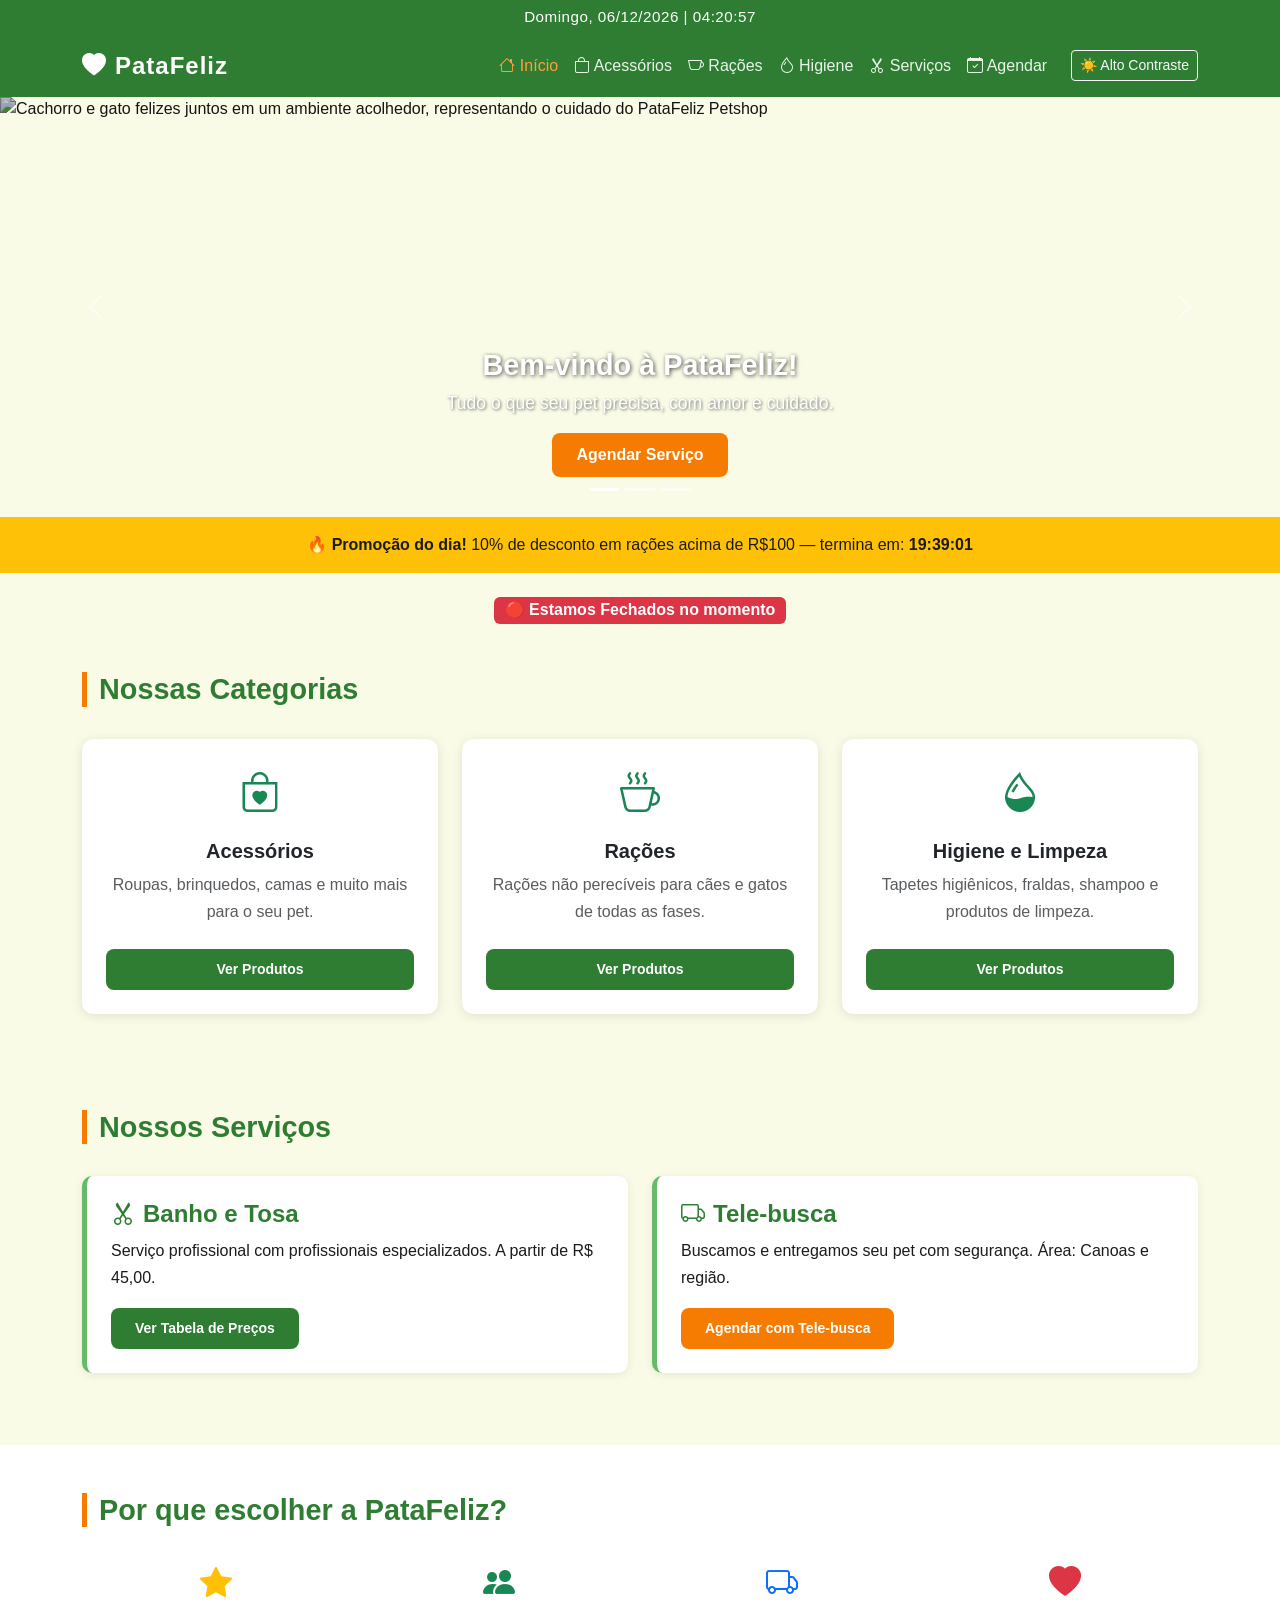
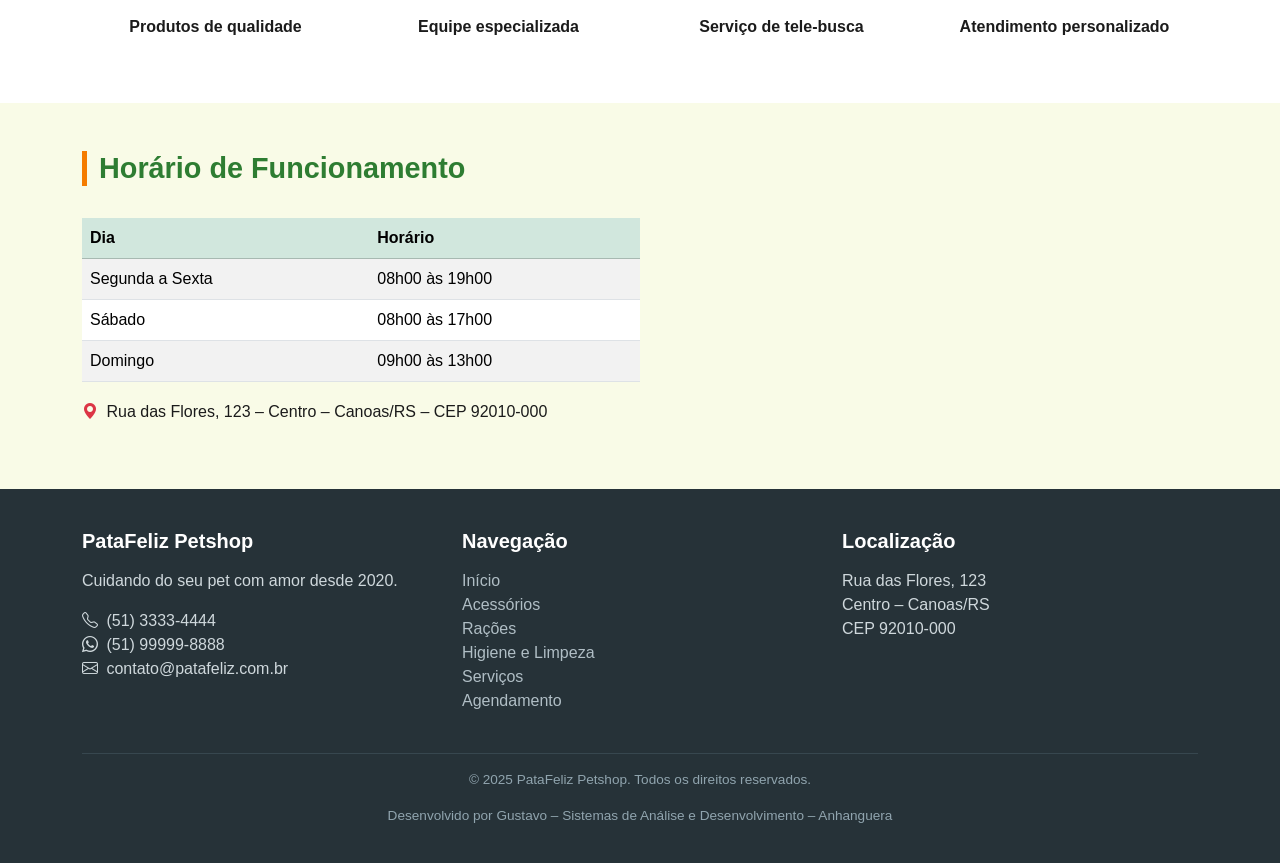
==== index.html @ 33a2a7a7 "Add files via upload" ====
<!DOCTYPE html>
<html lang="pt-BR">
<head>
  <meta charset="UTF-8">
  <meta name="viewport" content="width=device-width, initial-scale=1.0">
  <title>PataFeliz Petshop</title>

  <!-- Bootstrap 5 CSS -->
  <link href="https://cdn.jsdelivr.net/npm/bootstrap@5.3.3/dist/css/bootstrap.min.css" rel="stylesheet">
  <!-- Bootstrap Icons -->
  <link href="https://cdn.jsdelivr.net/npm/bootstrap-icons@1.11.3/font/bootstrap-icons.css" rel="stylesheet">
  <!-- CSS customizado da PataFeliz -->
  <link rel="stylesheet" href="style.css">
</head>
<body>

  <!-- LINK DE ACESSIBILIDADE: Pular para o conteúdo principal -->
  <!-- Acessibilidade: permite que leitores de tela e teclado pulem direto ao conteúdo -->
  <a href="#conteudo-principal" class="skip-link">Pular para o conteúdo principal</a>

  <!-- BANNER DE DATA/HORA (atualizado por JavaScript) -->
  <div id="relogio-banner" aria-live="polite" aria-label="Data e hora atuais">
    Carregando...
  </div>

  <!-- NAVBAR COM BOOTSTRAP -->
  <nav class="navbar navbar-expand-lg navbar-patafeliz" aria-label="Menu principal de navegação">
    <div class="container">
      <!-- Logo e nome -->
      <a class="navbar-brand" href="index.html">
        <i class="bi bi-heart-fill me-2" aria-hidden="true"></i>PataFeliz
      </a>

      <!-- Botão hamburguer para mobile -->
      <button class="navbar-toggler" type="button"
              data-bs-toggle="collapse" data-bs-target="#menuPrincipal"
              aria-controls="menuPrincipal" aria-expanded="false"
              aria-label="Abrir menu de navegação">
        <span class="navbar-toggler-icon"></span>
      </button>

      <!-- Links do menu -->
      <div class="collapse navbar-collapse" id="menuPrincipal">
        <ul class="navbar-nav ms-auto">
          <li class="nav-item">
            <a class="nav-link active" aria-current="page" href="index.html">
              <i class="bi bi-house" aria-hidden="true"></i> Início
            </a>
          </li>
          <li class="nav-item">
            <a class="nav-link" href="acessorios.html">
              <i class="bi bi-bag" aria-hidden="true"></i> Acessórios
            </a>
          </li>
          <li class="nav-item">
            <a class="nav-link" href="racoes.html">
              <i class="bi bi-cup" aria-hidden="true"></i> Rações
            </a>
          </li>
          <li class="nav-item">
            <a class="nav-link" href="higiene.html">
              <i class="bi bi-droplet" aria-hidden="true"></i> Higiene
            </a>
          </li>
          <li class="nav-item">
            <a class="nav-link" href="servicos.html">
              <i class="bi bi-scissors" aria-hidden="true"></i> Serviços
            </a>
          </li>
          <li class="nav-item">
            <a class="nav-link" href="cadastro.html">
              <i class="bi bi-calendar-check" aria-hidden="true"></i> Agendar
            </a>
          </li>
        </ul>
        <!-- Botão de acessibilidade: alto contraste -->
        <button id="btn-contraste" class="btn btn-sm btn-outline-light ms-3"
                onclick="toggleAltoContraste()"
                aria-pressed="false"
                title="Ativar alto contraste para melhor legibilidade">
          ☀️ Alto Contraste
        </button>
      </div>
    </div>
  </nav>

  <!-- CONTEÚDO PRINCIPAL -->
  <main id="conteudo-principal">

    <!-- ===== CARROSSEL BOOTSTRAP ===== -->
    <!-- Ajuste de fase 2: adicionado carrossel com imagens e textos promocionais -->
    <div id="carrosselPrincipal" class="carousel slide" data-bs-ride="carousel" data-bs-interval="4000"
         aria-label="Carrossel de destaques do petshop">
      <!-- Indicadores de slide -->
      <div class="carousel-indicators">
        <button type="button" data-bs-target="#carrosselPrincipal" data-bs-slide-to="0"
                class="active" aria-current="true" aria-label="Slide 1: Promoção de rações"></button>
        <button type="button" data-bs-target="#carrosselPrincipal" data-bs-slide-to="1"
                aria-label="Slide 2: Serviços de banho e tosa"></button>
        <button type="button" data-bs-target="#carrosselPrincipal" data-bs-slide-to="2"
                aria-label="Slide 3: Acessórios para pets"></button>
      </div>

      <!-- Slides -->
      <div class="carousel-inner">
        <!-- Slide 1 -->
        <div class="carousel-item active">
          <img src="https://images.unsplash.com/photo-1450778869180-41d0601e046e?w=1200&q=80"
               class="d-block w-100"
               alt="Cachorro e gato felizes juntos em um ambiente acolhedor, representando o cuidado do PataFeliz Petshop">
          <div class="carousel-caption d-none d-md-block">
            <h5>Bem-vindo à PataFeliz!</h5>
            <p>Tudo o que seu pet precisa, com amor e cuidado.</p>
            <a href="cadastro.html" class="btn btn-patafeliz">Agendar Serviço</a>
          </div>
        </div>
        <!-- Slide 2 -->
        <div class="carousel-item">
          <img src="https://images.unsplash.com/photo-1587300003388-59208cc962cb?w=1200&q=80"
               class="d-block w-100"
               alt="Cachorro sendo banhado por profissional em petshop, com expressão tranquila">
          <div class="carousel-caption d-none d-md-block">
            <h5>Banho e Tosa Profissional</h5>
            <p>Com ou sem tele-busca. Agende agora!</p>
            <a href="servicos.html" class="btn btn-patafeliz">Ver Serviços</a>
          </div>
        </div>
        <!-- Slide 3 -->
        <div class="carousel-item">
          <img src="https://images.unsplash.com/photo-1601758125946-6ec2ef64daf8?w=1200&q=80"
               class="d-block w-100"
               alt="Acessórios e produtos para pets organizados em uma prateleira colorida de petshop">
          <div class="carousel-caption d-none d-md-block">
            <h5>Produtos Selecionados</h5>
            <p>Rações, acessórios e produtos de higiene das melhores marcas.</p>
            <a href="acessorios.html" class="btn btn-patafeliz">Ver Produtos</a>
          </div>
        </div>
      </div>

      <!-- Setas de navegação do carrossel -->
      <button class="carousel-control-prev" type="button"
              data-bs-target="#carrosselPrincipal" data-bs-slide="prev"
              aria-label="Slide anterior">
        <span class="carousel-control-prev-icon" aria-hidden="true"></span>
      </button>
      <button class="carousel-control-next" type="button"
              data-bs-target="#carrosselPrincipal" data-bs-slide="next"
              aria-label="Próximo slide">
        <span class="carousel-control-next-icon" aria-hidden="true"></span>
      </button>
    </div>

    <!-- ===== BANNER DE PROMOÇÃO COM CONTADOR ===== -->
    <div class="bg-warning py-3 text-center" role="alert" aria-live="polite">
      <strong>🔥 Promoção do dia!</strong>
      10% de desconto em rações acima de R$100 — termina em:
      <strong id="contador-promocao" aria-label="Tempo restante da promoção">00:00:00</strong>
    </div>

    <!-- ===== STATUS DE FUNCIONAMENTO ===== -->
    <div class="container mt-4 text-center">
      <div id="status-funcionamento" aria-live="polite" aria-label="Status de funcionamento do petshop"></div>
    </div>

    <!-- ===== CATEGORIAS ===== -->
    <section class="container" aria-labelledby="titulo-categorias">
      <h2 id="titulo-categorias" class="titulo-secao">Nossas Categorias</h2>
      <div class="row g-4">

        <!-- Card: Acessórios -->
        <div class="col-md-4">
          <a href="acessorios.html" class="text-decoration-none" aria-label="Ver produtos de acessórios para pets">
            <div class="card card-produto text-center p-4">
              <i class="bi bi-bag-heart fs-1 text-success mb-3" aria-hidden="true"></i>
              <h3 class="h5 fw-bold">Acessórios</h3>
              <p class="text-muted texto-acessivel">Roupas, brinquedos, camas e muito mais para o seu pet.</p>
              <span class="btn btn-patafeliz-verde btn-sm mt-2">Ver Produtos</span>
            </div>
          </a>
        </div>

        <!-- Card: Rações -->
        <div class="col-md-4">
          <a href="racoes.html" class="text-decoration-none" aria-label="Ver produtos de rações para pets">
            <div class="card card-produto text-center p-4">
              <i class="bi bi-cup-hot fs-1 text-success mb-3" aria-hidden="true"></i>
              <h3 class="h5 fw-bold">Rações</h3>
              <p class="text-muted texto-acessivel">Rações não perecíveis para cães e gatos de todas as fases.</p>
              <span class="btn btn-patafeliz-verde btn-sm mt-2">Ver Produtos</span>
            </div>
          </a>
        </div>

        <!-- Card: Higiene -->
        <div class="col-md-4">
          <a href="higiene.html" class="text-decoration-none" aria-label="Ver produtos de higiene e limpeza para pets">
            <div class="card card-produto text-center p-4">
              <i class="bi bi-droplet-half fs-1 text-success mb-3" aria-hidden="true"></i>
              <h3 class="h5 fw-bold">Higiene e Limpeza</h3>
              <p class="text-muted texto-acessivel">Tapetes higiênicos, fraldas, shampoo e produtos de limpeza.</p>
              <span class="btn btn-patafeliz-verde btn-sm mt-2">Ver Produtos</span>
            </div>
          </a>
        </div>

      </div>
    </section>

    <!-- ===== SERVIÇOS DESTAQUE ===== -->
    <section class="container" aria-labelledby="titulo-servicos-home">
      <h2 id="titulo-servicos-home" class="titulo-secao">Nossos Serviços</h2>
      <div class="row g-4">
        <div class="col-md-6">
          <div class="card-servico">
            <h4><i class="bi bi-scissors me-2" aria-hidden="true"></i>Banho e Tosa</h4>
            <p class="texto-acessivel">Serviço profissional com profissionais especializados. A partir de R$ 45,00.</p>
            <a href="servicos.html" class="btn btn-patafeliz-verde btn-sm">Ver Tabela de Preços</a>
          </div>
        </div>
        <div class="col-md-6">
          <div class="card-servico">
            <h4><i class="bi bi-truck me-2" aria-hidden="true"></i>Tele-busca</h4>
            <p class="texto-acessivel">Buscamos e entregamos seu pet com segurança. Área: Canoas e região.</p>
            <a href="cadastro.html" class="btn btn-patafeliz btn-sm">Agendar com Tele-busca</a>
          </div>
        </div>
      </div>
    </section>

    <!-- ===== POR QUE ESCOLHER A PATAFELIZ ===== -->
    <section class="bg-white py-5" aria-labelledby="titulo-diferenciais">
      <div class="container">
        <h2 id="titulo-diferenciais" class="titulo-secao">Por que escolher a PataFeliz?</h2>
        <div class="row g-3 text-center">
          <div class="col-6 col-md-3">
            <i class="bi bi-star-fill fs-2 text-warning" aria-hidden="true"></i>
            <p class="fw-bold mt-2">Produtos de qualidade</p>
          </div>
          <div class="col-6 col-md-3">
            <i class="bi bi-people-fill fs-2 text-success" aria-hidden="true"></i>
            <p class="fw-bold mt-2">Equipe especializada</p>
          </div>
          <div class="col-6 col-md-3">
            <i class="bi bi-truck fs-2 text-primary" aria-hidden="true"></i>
            <p class="fw-bold mt-2">Serviço de tele-busca</p>
          </div>
          <div class="col-6 col-md-3">
            <i class="bi bi-heart-fill fs-2 text-danger" aria-hidden="true"></i>
            <p class="fw-bold mt-2">Atendimento personalizado</p>
          </div>
        </div>
      </div>
    </section>

    <!-- ===== HORÁRIO DE FUNCIONAMENTO ===== -->
    <section class="container" aria-labelledby="titulo-horarios">
      <h2 id="titulo-horarios" class="titulo-secao">Horário de Funcionamento</h2>
      <div class="col-md-6">
        <table class="table table-striped table-hover" aria-label="Tabela de horários de funcionamento do petshop">
          <thead class="table-success">
            <tr>
              <th scope="col">Dia</th>
              <th scope="col">Horário</th>
            </tr>
          </thead>
          <tbody>
            <tr><td>Segunda a Sexta</td><td>08h00 às 19h00</td></tr>
            <tr><td>Sábado</td><td>08h00 às 17h00</td></tr>
            <tr><td>Domingo</td><td>09h00 às 13h00</td></tr>
          </tbody>
        </table>
        <p class="texto-acessivel">
          <i class="bi bi-geo-alt-fill text-danger me-1" aria-hidden="true"></i>
          Rua das Flores, 123 – Centro – Canoas/RS – CEP 92010-000
        </p>
      </div>
    </section>

  </main>

  <!-- RODAPÉ -->
  <footer role="contentinfo">
    <div class="container">
      <div class="row">
        <div class="col-md-4">
          <h5>PataFeliz Petshop</h5>
          <p>Cuidando do seu pet com amor desde 2020.</p>
          <p>
            <i class="bi bi-telephone me-1" aria-hidden="true"></i> (51) 3333-4444<br>
            <i class="bi bi-whatsapp me-1" aria-hidden="true"></i> (51) 99999-8888<br>
            <i class="bi bi-envelope me-1" aria-hidden="true"></i> contato@patafeliz.com.br
          </p>
        </div>
        <div class="col-md-4">
          <h5>Navegação</h5>
          <ul class="list-unstyled">
            <li><a href="index.html">Início</a></li>
            <li><a href="acessorios.html">Acessórios</a></li>
            <li><a href="racoes.html">Rações</a></li>
            <li><a href="higiene.html">Higiene e Limpeza</a></li>
            <li><a href="servicos.html">Serviços</a></li>
            <li><a href="cadastro.html">Agendamento</a></li>
          </ul>
        </div>
        <div class="col-md-4">
          <h5>Localização</h5>
          <address>
            Rua das Flores, 123<br>
            Centro – Canoas/RS<br>
            CEP 92010-000
          </address>
        </div>
      </div>
      <div class="linha-rodape">
        <p>&copy; 2025 PataFeliz Petshop. Todos os direitos reservados.</p>
        <p>Desenvolvido por Gustavo – Sistemas de Análise e Desenvolvimento – Anhanguera</p>
      </div>
    </div>
  </footer>

  <!-- Bootstrap 5 JS -->
  <script src="https://cdn.jsdelivr.net/npm/bootstrap@5.3.3/dist/js/bootstrap.bundle.min.js"></script>
  <!-- Scripts customizados da PataFeliz -->
  <script src="scripts.js"></script>

</body>
</html>
---- style.css ----
/* ============================================================
   style.css – PataFeliz Petshop | Fase 2
   Autor: Gustavo
   Descrição: Estilos globais do sistema web do petshop.
              Complementa o Bootstrap com identidade visual
              própria da marca PataFeliz.
   ============================================================ */

/* ---------- VARIÁVEIS DE COR ---------- */
:root {
  --verde-principal: #2e7d32;   /* Verde escuro – cor primária da marca */
  --verde-claro:     #66bb6a;   /* Verde médio – hover e destaques       */
  --laranja:         #f57c00;   /* Laranja – chamadas de ação (CTA)      */
  --laranja-claro:   #ffa040;   /* Laranja claro – hover do CTA          */
  --fundo-claro:     #f9fbe7;   /* Fundo suave esverdeado                */
  --texto-escuro:    #1b1b1b;   /* Texto principal                       */
  --cinza-rodape:    #263238;   /* Fundo do rodapé                       */
}

/* ---------- RESET E BASE ---------- */
body {
  font-family: 'Segoe UI', Arial, sans-serif;
  background-color: var(--fundo-claro);
  color: var(--texto-escuro);
  margin: 0;
  padding: 0;
}

/* ---------- NAVBAR CUSTOMIZADA ---------- */
.navbar-patafeliz {
  background-color: var(--verde-principal);
}

/* Logo e nome no navbar */
.navbar-patafeliz .navbar-brand {
  font-size: 1.5rem;
  font-weight: 700;
  color: #fff !important;
  letter-spacing: 1px;
}

/* Links do menu */
.navbar-patafeliz .nav-link {
  color: #e8f5e9 !important;
  font-weight: 500;
  transition: color 0.2s;
}

.navbar-patafeliz .nav-link:hover,
.navbar-patafeliz .nav-link.active {
  color: var(--laranja-claro) !important;
}

/* Botão hamburguer no mobile */
.navbar-patafeliz .navbar-toggler {
  border-color: rgba(255,255,255,0.4);
}

/* ---------- HERO / CARROSSEL ---------- */
/* Altura mínima para imagens do carrossel */
.carousel-item img {
  height: 420px;
  object-fit: cover;
  filter: brightness(0.75);
}

/* Legenda sobre a imagem do carrossel */
.carousel-caption h5 {
  font-size: 1.8rem;
  font-weight: 700;
  text-shadow: 1px 1px 4px rgba(0,0,0,0.7);
}

.carousel-caption p {
  font-size: 1.1rem;
  text-shadow: 1px 1px 3px rgba(0,0,0,0.6);
}

/* ---------- SEÇÕES GERAIS ---------- */
section {
  padding: 48px 0;
}

/* Título de seção com linha decorativa */
.titulo-secao {
  font-size: 1.8rem;
  font-weight: 700;
  color: var(--verde-principal);
  border-left: 5px solid var(--laranja);
  padding-left: 12px;
  margin-bottom: 32px;
}

/* ---------- CARDS DE PRODUTO ---------- */
.card-produto {
  border: none;
  border-radius: 12px;
  box-shadow: 0 2px 12px rgba(0,0,0,0.10);
  transition: transform 0.2s, box-shadow 0.2s;
  height: 100%;
}

.card-produto:hover {
  transform: translateY(-5px);
  box-shadow: 0 6px 20px rgba(0,0,0,0.16);
}

/* Imagem do card com altura fixa */
.card-produto .card-img-top {
  height: 210px;
  object-fit: cover;
  border-radius: 12px 12px 0 0;
}

/* Badge de categoria no card */
.badge-categoria {
  background-color: var(--verde-claro);
  color: #fff;
  font-size: 0.75rem;
  border-radius: 20px;
  padding: 4px 10px;
}

/* Preço em destaque */
.preco-produto {
  font-size: 1.3rem;
  font-weight: 700;
  color: var(--laranja);
}

/* ---------- BOTÕES ---------- */
/* Botão primário laranja (CTA) */
.btn-patafeliz {
  background-color: var(--laranja);
  color: #fff;
  border: none;
  border-radius: 8px;
  font-weight: 600;
  padding: 10px 24px;
  transition: background-color 0.2s;
}

.btn-patafeliz:hover {
  background-color: var(--laranja-claro);
  color: #fff;
}

/* Botão secundário verde */
.btn-patafeliz-verde {
  background-color: var(--verde-principal);
  color: #fff;
  border: none;
  border-radius: 8px;
  font-weight: 600;
  padding: 10px 24px;
  transition: background-color 0.2s;
}

.btn-patafeliz-verde:hover {
  background-color: var(--verde-claro);
  color: #fff;
}

/* ---------- RELÓGIO / BANNER TEMPORAL ---------- */
#relogio-banner {
  background-color: var(--verde-principal);
  color: #fff;
  text-align: center;
  padding: 6px 0;
  font-size: 0.95rem;
  letter-spacing: 0.5px;
}

/* ---------- CARDS DE SERVIÇO ---------- */
.card-servico {
  border-left: 5px solid var(--verde-claro);
  border-radius: 10px;
  background: #fff;
  box-shadow: 0 2px 10px rgba(0,0,0,0.08);
  padding: 24px;
  margin-bottom: 24px;
  transition: border-color 0.2s;
}

.card-servico:hover {
  border-left-color: var(--laranja);
}

.card-servico h4 {
  color: var(--verde-principal);
  font-weight: 700;
}

/* Tabela de preços de serviços */
.tabela-servico th {
  background-color: var(--verde-principal);
  color: #fff;
}

/* ---------- FORMULÁRIO ---------- */
/* Título do formulário */
.form-titulo {
  font-size: 1.6rem;
  font-weight: 700;
  color: var(--verde-principal);
  margin-bottom: 8px;
}

/* Labels destacados */
.form-label {
  font-weight: 600;
  color: #333;
}

/* Campos do formulário com foco verde */
.form-control:focus,
.form-select:focus {
  border-color: var(--verde-claro);
  box-shadow: 0 0 0 0.2rem rgba(102, 187, 106, 0.25);
}

/* Separador de seção dentro do formulário */
.form-secao {
  background-color: #fff;
  border-radius: 12px;
  box-shadow: 0 2px 12px rgba(0,0,0,0.08);
  padding: 32px;
  margin-bottom: 28px;
}

.form-secao-titulo {
  font-size: 1.15rem;
  font-weight: 700;
  color: var(--verde-principal);
  border-bottom: 2px solid var(--verde-claro);
  padding-bottom: 8px;
  margin-bottom: 20px;
}

/* ---------- RODAPÉ ---------- */
footer {
  background-color: var(--cinza-rodape);
  color: #cfd8dc;
  padding: 40px 0 20px;
}

footer h5 {
  color: #fff;
  font-weight: 700;
  margin-bottom: 16px;
}

footer a {
  color: #b0bec5;
  text-decoration: none;
  transition: color 0.2s;
}

footer a:hover {
  color: var(--laranja-claro);
}

footer .linha-rodape {
  border-top: 1px solid #37474f;
  padding-top: 16px;
  margin-top: 24px;
  font-size: 0.85rem;
  color: #90a4ae;
  text-align: center;
}

/* ---------- ACESSIBILIDADE ---------- */
/* Foco visível para navegação por teclado */
a:focus,
button:focus,
input:focus,
select:focus,
textarea:focus {
  outline: 3px solid var(--laranja);
  outline-offset: 2px;
}

/* Texto de skip navigation (pular para conteúdo) */
.skip-link {
  position: absolute;
  top: -40px;
  left: 0;
  background: var(--laranja);
  color: #fff;
  padding: 8px 16px;
  z-index: 9999;
  font-weight: 700;
  border-radius: 0 0 8px 0;
  transition: top 0.2s;
}

.skip-link:focus {
  top: 0;
}

/* Alto contraste para textos importantes */
.texto-acessivel {
  font-size: 1rem;
  line-height: 1.7;
  color: #1b1b1b;
}

/* ---------- RESPONSIVIDADE EXTRA ---------- */
@media (max-width: 768px) {
  .carousel-item img {
    height: 220px;
  }

  .carousel-caption h5 {
    font-size: 1.1rem;
  }

  .titulo-secao {
    font-size: 1.4rem;
  }
}
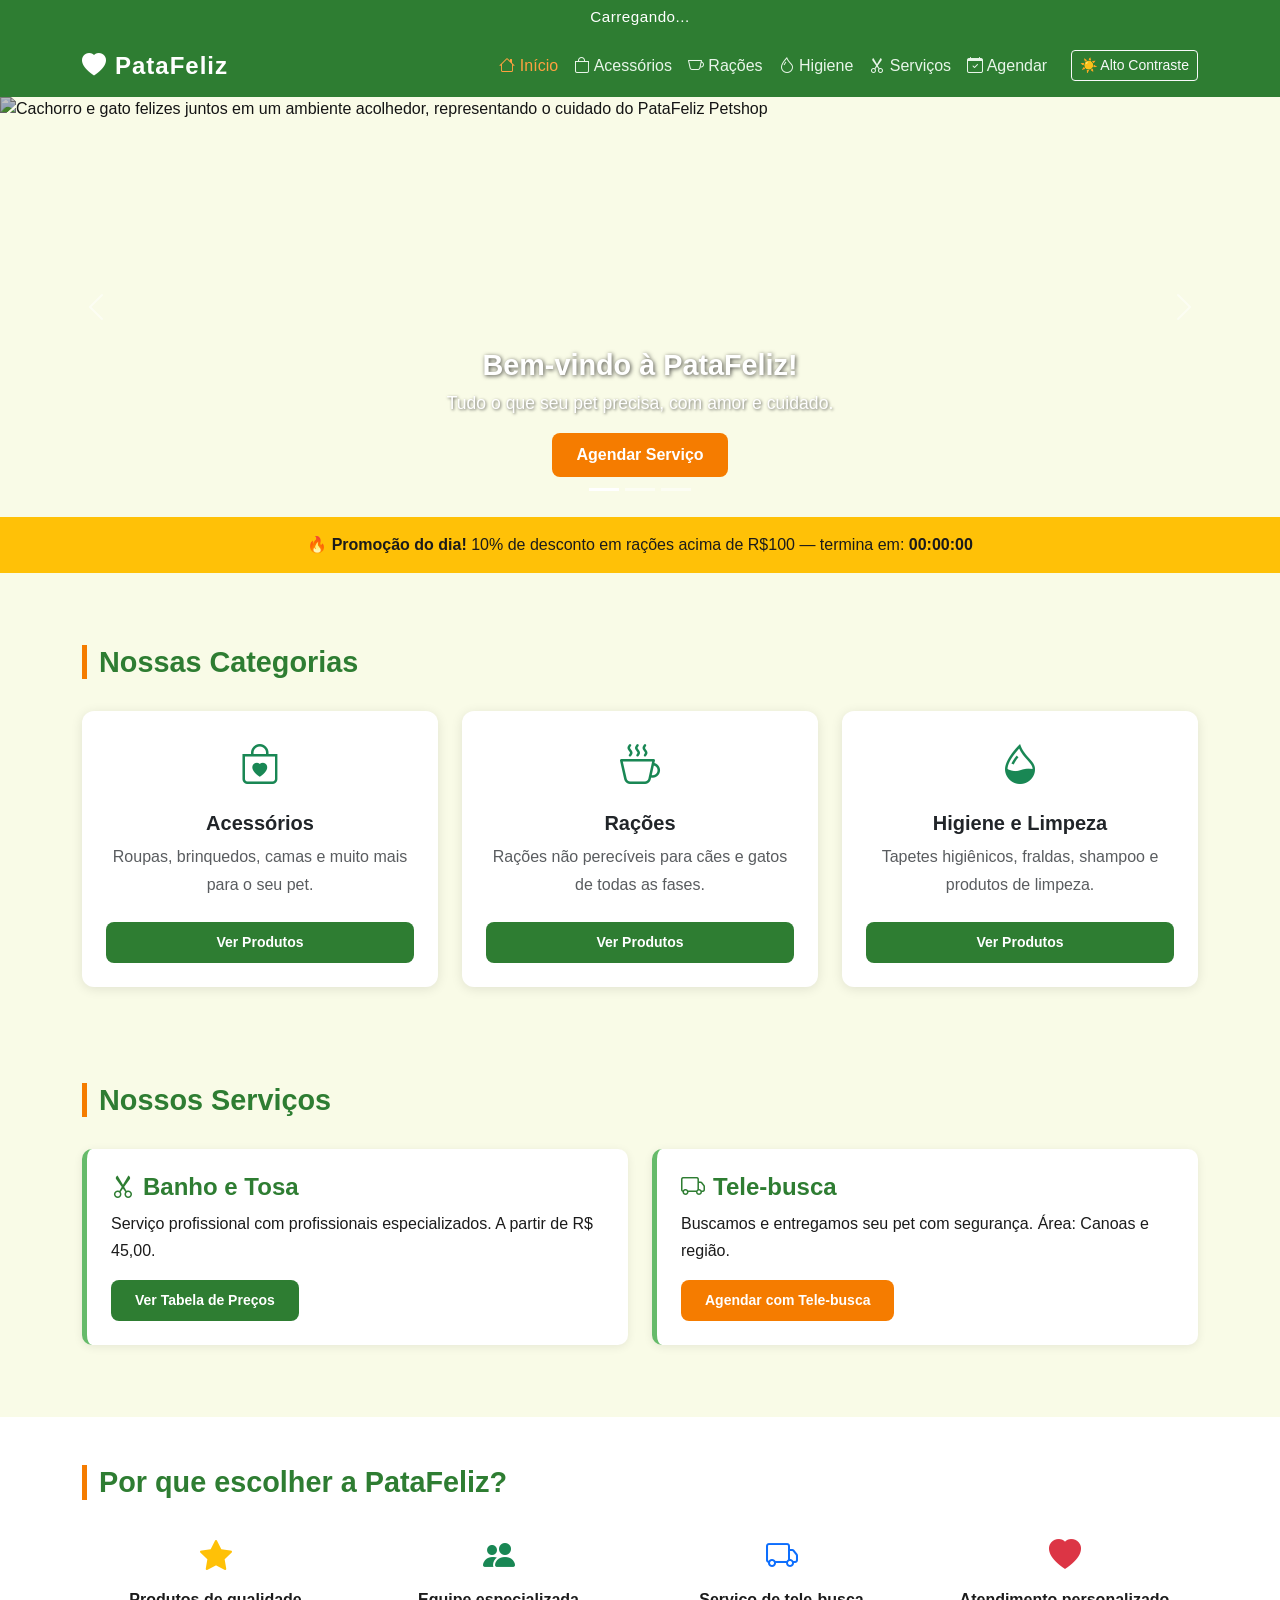
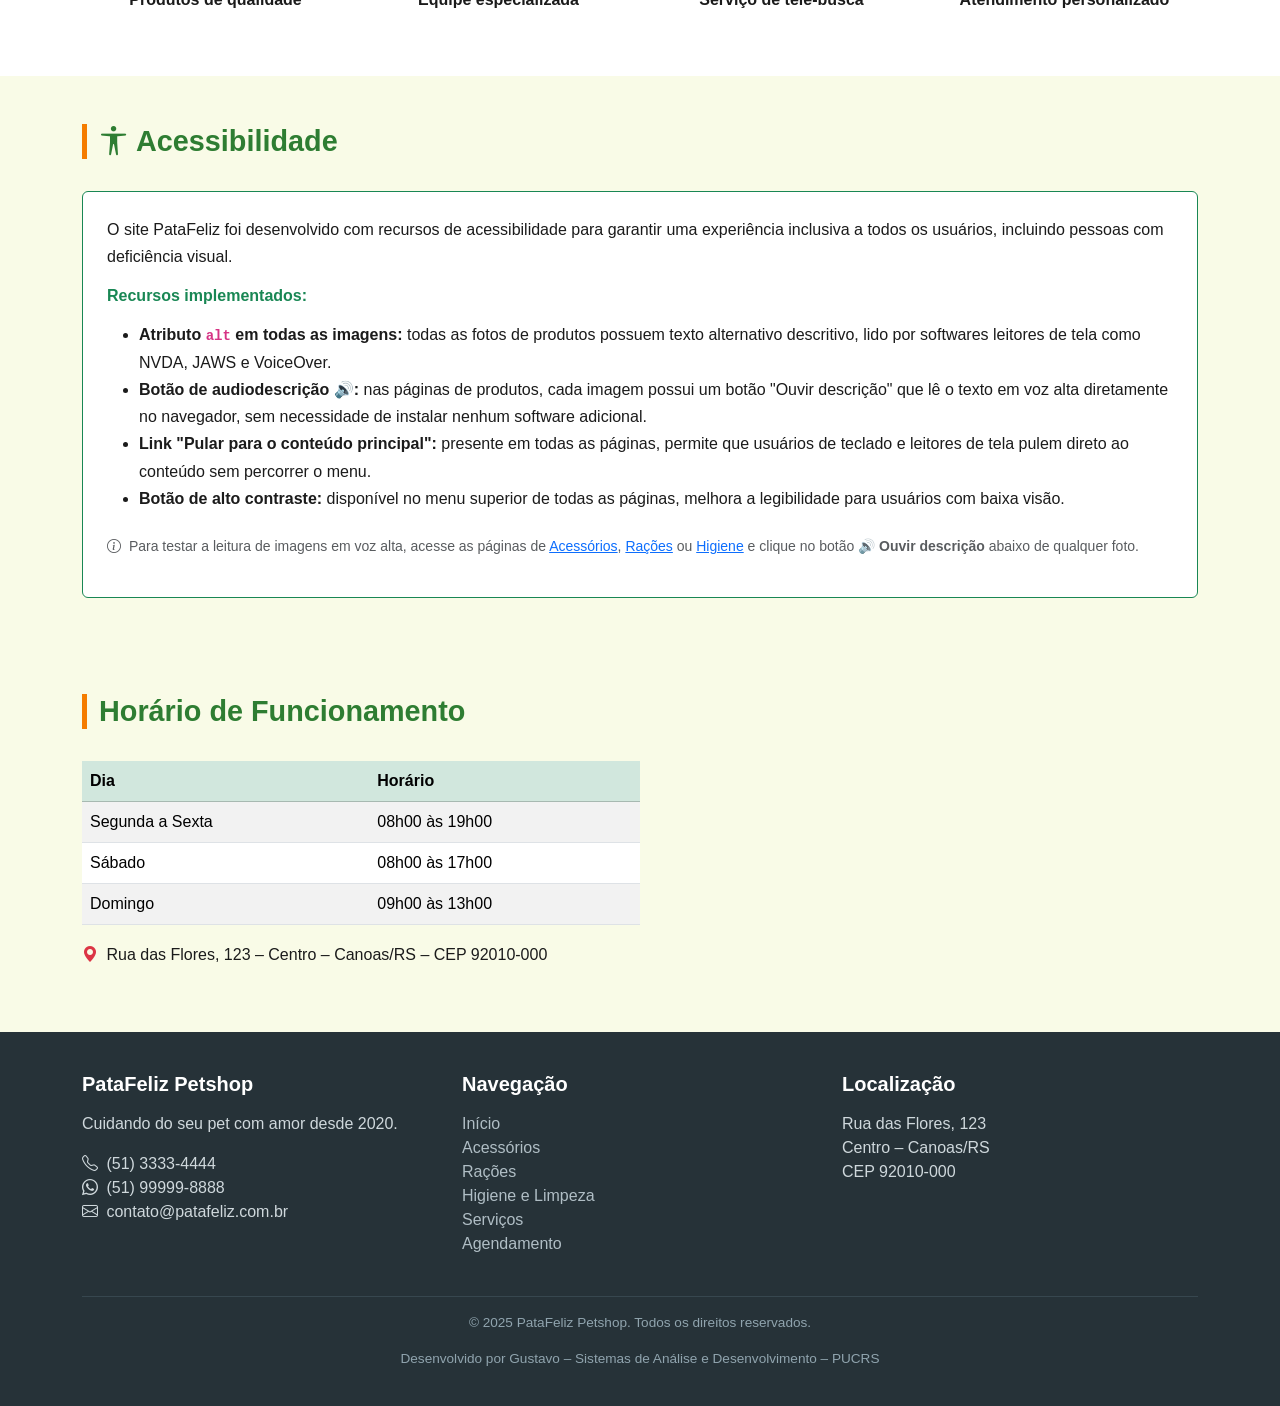
==== commit 883726b4: "Add files via upload" ====
--- a/index.html
+++ b/index.html
@@ -250,6 +250,52 @@
             <p class="fw-bold mt-2">Atendimento personalizado</p>
           </div>
         </div>
+      </div>
+    </section>
+
+    <!-- ===== SEÇÃO DE ACESSIBILIDADE ===== -->
+    <!-- Requisito Fase 2: adaptação para acessibilidade conforme Aula 10 -->
+    <section class="container" aria-labelledby="titulo-acessibilidade">
+      <h2 id="titulo-acessibilidade" class="titulo-secao">
+        <i class="bi bi-universal-access me-2" aria-hidden="true"></i>Acessibilidade
+      </h2>
+      <div class="card border-success p-4">
+        <p class="texto-acessivel">
+          O site PataFeliz foi desenvolvido com recursos de acessibilidade para garantir
+          uma experiência inclusiva a todos os usuários, incluindo pessoas com deficiência visual.
+        </p>
+        <h3 class="h6 fw-bold text-success mb-3">Recursos implementados:</h3>
+        <ul class="texto-acessivel">
+          <li>
+            <strong>Atributo <code>alt</code> em todas as imagens:</strong>
+            todas as fotos de produtos possuem texto alternativo descritivo, lido por
+            softwares leitores de tela como NVDA, JAWS e VoiceOver.
+          </li>
+          <li>
+            <strong>Botão de audiodescrição 🔊:</strong>
+            nas páginas de produtos, cada imagem possui um botão "Ouvir descrição"
+            que lê o texto em voz alta diretamente no navegador, sem necessidade de
+            instalar nenhum software adicional.
+          </li>
+          <li>
+            <strong>Link "Pular para o conteúdo principal":</strong>
+            presente em todas as páginas, permite que usuários de teclado e leitores de
+            tela pulem direto ao conteúdo sem percorrer o menu.
+          </li>
+          <li>
+            <strong>Botão de alto contraste:</strong>
+            disponível no menu superior de todas as páginas, melhora a legibilidade
+            para usuários com baixa visão.
+          </li>
+        </ul>
+        <p class="text-muted small mt-2">
+          <i class="bi bi-info-circle me-1" aria-hidden="true"></i>
+          Para testar a leitura de imagens em voz alta, acesse as páginas de
+          <a href="acessorios.html">Acessórios</a>,
+          <a href="racoes.html">Rações</a> ou
+          <a href="higiene.html">Higiene</a> e clique no botão
+          <strong>🔊 Ouvir descrição</strong> abaixo de qualquer foto.
+        </p>
       </div>
     </section>
 
@@ -314,7 +360,7 @@
       </div>
       <div class="linha-rodape">
         <p>&copy; 2025 PataFeliz Petshop. Todos os direitos reservados.</p>
-        <p>Desenvolvido por Gustavo – Sistemas de Análise e Desenvolvimento – Anhanguera</p>
+        <p>Desenvolvido por Gustavo – Sistemas de Análise e Desenvolvimento – PUCRS</p>
       </div>
     </div>
   </footer>
--- a/style.css
+++ b/style.css
@@ -269,6 +269,51 @@
   text-align: center;
 }
 
+/* ---------- AUDIODESCRIÇÃO (Acessibilidade – Aula 10) ---------- */
+/* Caixa de audiodescrição visível abaixo dos dados do produto,
+   com texto descritivo e botão de leitura em voz alta via SpeechSynthesis */
+
+.audiodesc-box {
+  background-color: #e8f5e9;
+  border-left: 4px solid var(--verde-claro);
+  border-radius: 6px;
+  padding: 8px 12px;
+  margin-bottom: 8px;
+  font-size: 0.78rem;
+  color: #444;
+  line-height: 1.5;
+}
+
+.audiodesc-texto {
+  display: block;
+  font-style: italic;
+  margin-bottom: 6px;
+}
+
+/* Botão de audiodescrição */
+.btn-audiodesc {
+  display: inline-flex;
+  align-items: center;
+  gap: 4px;
+  padding: 4px 14px;
+  font-size: 0.78rem;
+  font-weight: 600;
+  font-style: normal;
+  color: var(--verde-principal);
+  background: #fff;
+  border: 1.5px solid var(--verde-principal);
+  border-radius: 20px;
+  cursor: pointer;
+  transition: background 0.2s, color 0.2s;
+}
+
+.btn-audiodesc:hover,
+.btn-audiodesc:focus {
+  background: var(--verde-principal);
+  color: #fff;
+  outline: none;
+}
+
 /* ---------- ACESSIBILIDADE ---------- */
 /* Foco visível para navegação por teclado */
 a:focus,
